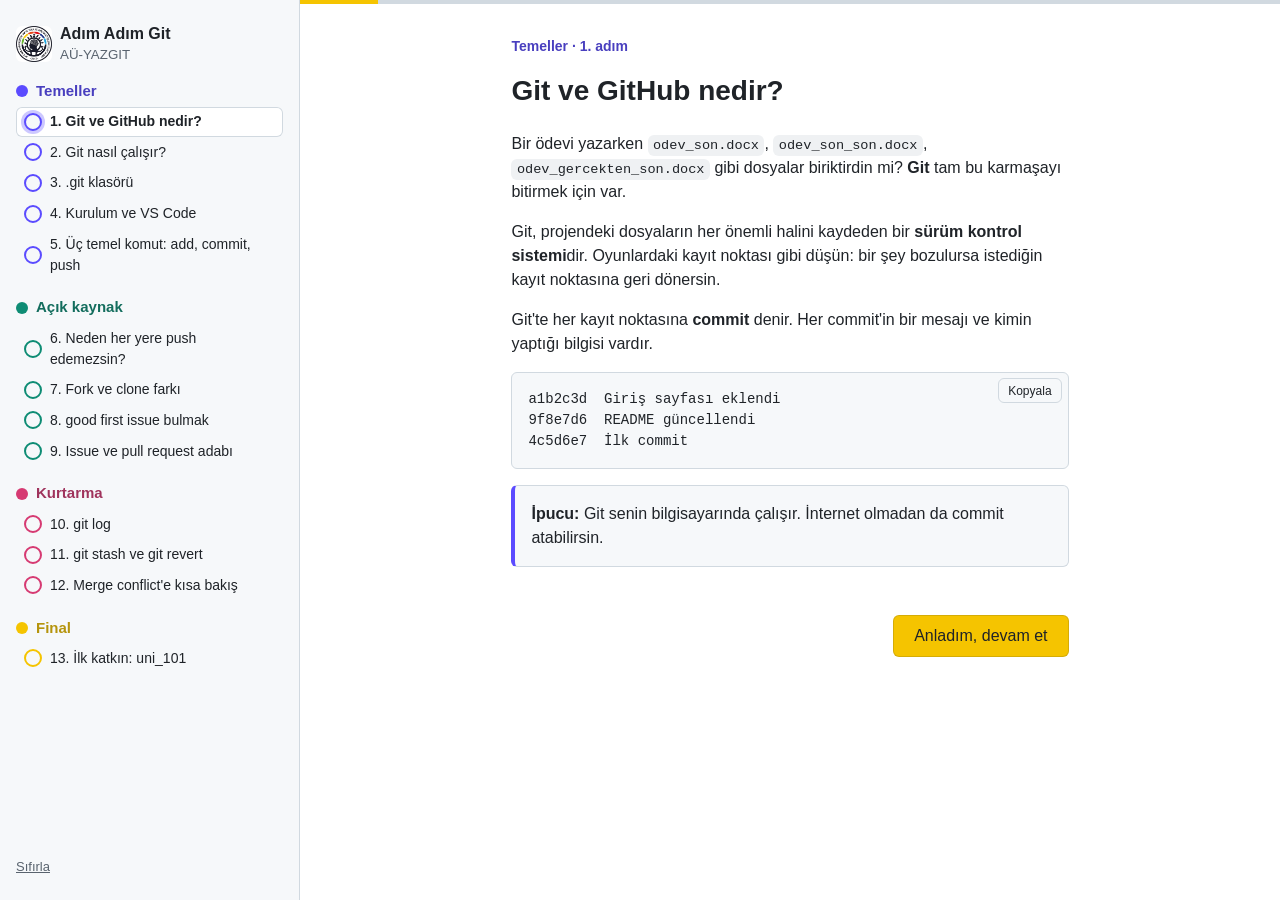
==== pages/tutorial/index.html @ d1956542 "feat: tutorial levels structure and first level exemplary" ====
<!DOCTYPE html>
<html lang="tr">
<head>
  <meta charset="utf-8">
  <meta name="viewport" content="width=device-width, initial-scale=1">
  <meta name="theme-color" content="#FFFFFF">
  <title>Rehber | Adım Adım Git</title>
  <link rel="stylesheet" href="../../shared/tokens.css">
  <link rel="stylesheet" href="../../shared/base.css">
  <link rel="stylesheet" href="tutorial.css">
  <script type="module" src="tutorial.js"></script>
</head>
<body>
  <a class="skip-link" href="#lesson">İçeriğe geç</a>

  <header class="topbar">
    <button class="button button--secondary" id="menu" aria-expanded="false" aria-controls="sidebar">☰ Adımlar</button>
    <span id="topbar-title">Adım Adım Git</span>
  </header>

  <div class="layout">
    <aside class="sidebar" id="sidebar" aria-label="Adımlar">
      <a class="sidebar__brand" href="../hero/">
        <img src="../../shared/assets/logos/community-logo.jpeg" alt="" width="36" height="36">
        <span><strong>Adım Adım Git</strong><br><small>AÜ-YAZGIT</small></span>
      </a>
      <nav id="nav" aria-label="Seviye listesi"></nav>
      <button class="sidebar__reset" id="reset" type="button">Sıfırla</button>
    </aside>
    <div class="scrim" id="scrim" hidden></div>

    <main class="lesson" id="lesson" tabindex="-1">
      <div class="bar" role="progressbar" aria-label="İlerleme" aria-valuemin="0" aria-valuemax="100" id="barwrap"><div class="bar__fill" id="bar"></div></div>
      <article class="lesson__body" id="content"><p class="fallback">Yükleniyor…</p></article>
      <div class="lesson__nav" id="lessonnav">
        <a class="button button--secondary" id="prev" href="#/01">← Önceki</a>
        <button class="button" id="next" type="button">Anladım, devam et</button>
      </div>
    </main>
  </div>
  <noscript><p class="fallback">Rehber için JavaScript gerekir.</p></noscript>
</body>
</html>
---- shared/tokens.css ----
/* ==========================================================================
   shared/tokens.css: tüm sayfaların paylaştığı tasarım değerleri.
   Renk, yazı tipi, boşluk ve branch renkleri yalnızca burada tanımlanır.
   Sayfa CSS'leri bu değerleri kullanır, yeniden tanımlamaz.

   Görünüm GitHub'ın (Primer) açık temasını izler: sistem yazı tipleri,
   nötr gri tonlar, 6px köşeler. Marka renkleri siyah ve sarıdır.
   Harici yazı tipi yüklemek gerekmez.
   ========================================================================== */

:root {
  /* Marka: sarı tonları (hero arka planı bu tonlardan yalnızca bunları kullanır) */
  --yellow-300: #FFE066;
  --yellow-400: #FFD33D;
  --yellow-500: #F5C400;
  --yellow-600: #D9A800;
  --yellow-700: #B08800;
  --color-accent: var(--yellow-500);
  --color-on-accent: #1F2328;   /* sarının üstündeki yazı */

  /* Nötrler (GitHub açık tema) */
  --color-bg: #FFFFFF;
  --color-surface: #FFFFFF;
  --color-subtle: #F6F8FA;
  --color-ink: #1F2328;
  --color-muted: #59636E;
  --color-line: #D1D9E0;
  --color-link: #0969DA;
  --color-focus: #0969DA;
  --color-code-bg: #F6F8FA;
  --color-code-text: #1F2328;
  --color-inline-code: #EFF1F3;

  /* Durum renkleri */
  --color-success: #1A7F37;
  --color-error: #D1242F;
  --color-warning: #9A6700;
  --tint-success: #DAFBE1;
  --tint-error: #FFEBE9;
  --tint-warning: #FFF8C5;

  /* Yazı tipleri: GitHub'ın sistem yazı tipi yığını */
  --font-body: -apple-system, BlinkMacSystemFont, "Segoe UI", "Noto Sans", Helvetica, Arial, sans-serif, "Apple Color Emoji", "Segoe UI Emoji";
  --font-mono: ui-monospace, SFMono-Regular, "SF Mono", Menlo, Consolas, "Liberation Mono", monospace;

  /* Köşe yuvarlaklığı */
  --radius-sm: 3px;
  --radius-md: 6px;
  --radius-lg: 12px;

  /* Boşluk ölçeği */
  --space-1: 0.5rem;
  --space-2: 1rem;
  --space-3: 1.5rem;
  --space-4: 2rem;
  --space-5: 3.5rem;

  /* Okuma genişliği */
  --measure: 68ch;

  /* Varsayılan vurgu: sarı. Tutorial bölümleri aşağıdaki .branch-N sınıflarıyla değiştirir */
  --branch: var(--color-accent);
  --on-branch: var(--color-on-accent);
}

/* Her bölüm bir branch rengi alır. Tutorial'da sınıfları motor atar. */
.branch-0 { --branch: #5B4BFF; --on-branch: #FFFFFF; }
.branch-1 { --branch: #0E8C74; --on-branch: #FFFFFF; }
.branch-2 { --branch: #D63A72; --on-branch: #FFFFFF; }
.branch-3 { --branch: var(--yellow-500); --on-branch: var(--color-on-accent); }
.branch-0, .branch-1, .branch-2, .branch-3 {
  /* Metin olarak kullanılan renk, açık tonlarda da okunur kalsın diye koyulaştırılır */
  --branch-text: color-mix(in srgb, var(--branch) 70%, var(--color-ink));
}
---- shared/base.css ----
/* ==========================================================================
   shared/base.css: tüm sayfalarda ortak temel stiller ve bileşenler.
   Her sayfa önce tokens.css, sonra base.css, en son kendi CSS'ini yükler.

   1. Temel
   2. Satır içi kod
   3. Butonlar
   4. Site alt bilgisi
   ========================================================================== */

/* 1. Temel ---------------------------------------------------------------- */
*, *::before, *::after { box-sizing: border-box; }
[hidden] { display: none !important; }
html { scroll-padding-top: var(--space-3); }

body {
  margin: 0;
  background: var(--color-bg);
  color: var(--color-ink);
  font: 400 1rem/1.5 var(--font-body);
}

a { color: var(--color-link); }
:focus-visible { outline: 2px solid var(--color-focus); outline-offset: 2px; }

.skip-link {
  position: absolute;
  left: var(--space-2);
  top: -4rem;
  z-index: 20;
  padding: var(--space-1) var(--space-2);
  background: var(--color-ink);
  color: #fff;
  border-radius: var(--radius-md);
}
.skip-link:focus { top: var(--space-1); }

.fallback { color: var(--color-muted); max-width: var(--measure); }

/* 2. Satır içi kod -------------------------------------------------------- */
code {
  padding: 0.2em 0.4em;
  background: var(--color-inline-code);
  border-radius: var(--radius-md);
  font: 0.85em var(--font-mono);
}

/* 3. Butonlar (GitHub düğme stili) ----------------------------------------- */
.button {
  display: inline-block;
  padding: 0.4rem 1rem;
  background: var(--branch);
  color: var(--on-branch);
  border: 1px solid rgb(31 35 40 / 0.15);
  border-radius: var(--radius-md);
  font: 500 0.875rem/1.5 var(--font-body);
  text-decoration: none;
  cursor: pointer;
}
.button:hover { filter: brightness(0.95); }
.button--secondary { background: var(--color-subtle); color: var(--color-ink); border-color: var(--color-line); }
.button--secondary:hover { background: #EFF2F5; filter: none; }

/* 4. Site alt bilgisi ----------------------------------------------------- */
.site-footer {
  display: flex;
  flex-wrap: wrap;
  gap: var(--space-1) var(--space-3);
  font-size: 0.8125rem;
}
.site-footer a { color: var(--color-muted); text-decoration: none; }
.site-footer a:hover { color: var(--color-link); text-decoration: underline; }

@media (prefers-reduced-motion: reduce) {
  html { scroll-behavior: auto; }
}
---- pages/tutorial/tutorial.css ----
/* ==========================================================================
   pages/tutorial/tutorial.css: yalnızca tutorial'a özgü stiller.
   Butonlar ve çubuk her zaman marka sarısı; branch rengi sadece sidebar
   grafiği ile blok kenarlıklarında kullanılır.
   ========================================================================== */

.button { --branch: var(--color-accent); --on-branch: var(--color-on-accent); }
.button:disabled { opacity: 0.5; cursor: not-allowed; filter: none; }
.sr { position: absolute; width: 1px; height: 1px; overflow: hidden; clip-path: inset(50%); white-space: nowrap; }

.layout { display: grid; grid-template-columns: 300px 1fr; min-height: 100vh; }

/* Sidebar: git grafiği (bölüm = branch, seviye = commit) */
.sidebar {
  position: sticky; top: 0; height: 100vh; overflow-y: auto;
  display: flex; flex-direction: column; gap: var(--space-2);
  padding: var(--space-3) var(--space-2);
  background: var(--color-subtle); border-right: 1px solid var(--color-line);
}
.sidebar__brand { display: flex; align-items: center; gap: var(--space-1); color: var(--color-ink); text-decoration: none; line-height: 1.25; }
.sidebar__brand img { border-radius: var(--radius-md); }
.sidebar__brand small { color: var(--color-muted); }
#nav { flex: 1; }
.graph { margin-bottom: var(--space-2); }
.graph__branch { display: flex; align-items: center; gap: var(--space-1); margin: 0 0 0.25rem; font-size: 0.9375rem; color: var(--branch-text); }
.graph__branch::before { content: ""; width: 12px; height: 12px; border-radius: 50%; background: var(--branch); }
.graph ol { list-style: none; margin: 0; padding: 0; }
.graph__commit { display: flex; align-items: center; gap: var(--space-1); padding: 0.3rem 0.5rem; border-radius: var(--radius-md); color: var(--color-ink); text-decoration: none; font-size: 0.875rem; }
.graph__commit:hover { background: var(--color-line); }
.graph__commit[aria-current="step"] { font-weight: 600; background: var(--color-surface); box-shadow: inset 0 0 0 1px var(--color-line); }
.graph__dot { flex: none; display: grid; place-items: center; width: 18px; height: 18px; border-radius: 50%; border: 2px solid var(--branch); background: var(--color-subtle); color: var(--on-branch); font-size: 0.65rem; font-weight: 700; }
.is-done .graph__dot { background: var(--branch); }
.is-cur .graph__dot { box-shadow: 0 0 0 3px color-mix(in srgb, var(--branch) 30%, transparent); }
.sidebar__reset { align-self: flex-start; background: none; border: 0; padding: 0; color: var(--color-muted); font: inherit; font-size: 0.8125rem; text-decoration: underline; cursor: pointer; }

/* Ders alanı */
.bar { position: sticky; top: 0; z-index: 5; height: 4px; background: var(--color-line); }
.bar__fill { height: 100%; width: 0; background: var(--color-accent); transition: width 0.3s; }
.lesson { min-width: 0; outline: none; }
.lesson__body { max-width: var(--measure); margin: 0 auto; padding: var(--space-4) var(--space-3) var(--space-2); }
.lesson__kicker { margin: 0; font-size: 0.875rem; font-weight: 600; color: var(--branch-text); }
.lesson__body h1 { margin: 0.25rem 0 var(--space-3); font-size: 1.75rem; line-height: 1.25; outline: none; }
.lesson__body p { margin: 0 0 var(--space-2); }
.lesson__nav { display: flex; justify-content: space-between; align-items: center; gap: var(--space-2); max-width: var(--measure); margin: 0 auto; padding: var(--space-2) var(--space-3) var(--space-5); }
.lesson__nav #next { margin-left: auto; }
.lesson__nav .button { padding: 0.5rem 1.25rem; font-size: 1rem; }

/* Bloklar */
.reveal { animation: pop 0.25s ease-out; scroll-margin-top: 5rem; }
@keyframes pop { from { opacity: 0; transform: translateY(6px); } }
.code { position: relative; margin: 0 0 var(--space-2); }
.code pre { margin: 0; padding: var(--space-2); padding-right: 5.5rem; overflow-x: auto; background: var(--color-code-bg); color: var(--color-code-text); border: 1px solid var(--color-line); border-radius: var(--radius-md); font: 0.875rem/1.5 var(--font-mono); }
.code pre code { padding: 0; background: none; font: inherit; }
.code__copy { position: absolute; top: 0.4rem; right: 0.4rem; padding: 0.15rem 0.6rem; font-size: 0.75rem; }
.note, .quiz { margin: 0 0 var(--space-2); padding: var(--space-2); border: 1px solid var(--color-line); border-left: 4px solid var(--branch); border-radius: var(--radius-md); }
.note { background: var(--tint-warning); }
.note p:last-child, .quiz p:last-child { margin-bottom: 0; }
.note--ipucu { background: var(--color-subtle); }
.quiz { background: var(--color-surface); }
.quiz__q { font-weight: 600; }
.quiz fieldset { margin: 0 0 var(--space-2); padding: 0; border: 0; }
.quiz label { display: flex; gap: var(--space-1); align-items: center; padding: 0.5rem 0.75rem; margin-bottom: 0.4rem; border: 1px solid var(--color-line); border-radius: var(--radius-md); cursor: pointer; }
.quiz label:hover { background: var(--color-subtle); }
.quiz__line { display: flex; flex-wrap: wrap; align-items: center; gap: 0.4rem; margin-bottom: var(--space-2); padding: var(--space-1) var(--space-2); background: var(--color-code-bg); border: 1px solid var(--color-line); border-radius: var(--radius-md); font: 0.9375rem var(--font-mono); }
.quiz input[type="text"] { min-width: 8ch; padding: 0.25rem 0.5rem; border: 1px solid var(--color-muted); border-radius: var(--radius-md); font: inherit; background: #fff; }
.quiz__pool, .quiz__seq { display: flex; flex-wrap: wrap; gap: 0.4rem; margin-bottom: var(--space-1); }
.quiz__seq { min-height: 2.5rem; padding: 0.4rem; list-style: none; margin-top: 0; border: 1px dashed var(--color-muted); border-radius: var(--radius-md); counter-reset: s; }
.quiz__seq li::before { counter-increment: s; content: counter(s) ". "; color: var(--color-muted); }
.chip { padding: 0.3rem 0.6rem; background: var(--color-subtle); border: 1px solid var(--color-line); border-radius: var(--radius-md); font: 0.875rem var(--font-mono); cursor: pointer; }
.chip:disabled { opacity: 0.4; }
.quiz__result { margin: var(--space-1) 0 0; padding: 0; font-weight: 500; }
.quiz__result.ok { color: var(--color-success); }
.quiz__result.no { color: var(--color-error); }
.quiz.is-solved { background: var(--tint-success); }
.finish { padding: var(--space-3); background: var(--color-subtle); border: 1px solid var(--color-line); border-radius: var(--radius-lg); }

/* Mobil: sidebar çekmeceye dönüşür */
.topbar, .scrim { display: none; }
@media (max-width: 800px) {
  .layout { display: block; }
  .topbar { position: sticky; top: 0; z-index: 10; display: flex; align-items: center; gap: var(--space-1); padding: var(--space-1) var(--space-2); background: var(--color-surface); border-bottom: 1px solid var(--color-line); font-weight: 600; }
  .bar { top: 3.4rem; }
  .sidebar { position: fixed; z-index: 30; left: 0; top: 0; width: min(320px, 85vw); transform: translateX(-100%); transition: transform 0.2s; }
  .sidebar.is-open { transform: none; }
  .scrim { position: fixed; inset: 0; z-index: 20; background: rgb(31 35 40 / 0.4); }
  .scrim:not([hidden]) { display: block; }
  .lesson__body { padding-inline: var(--space-2); }
  .lesson__nav { padding-inline: var(--space-2); }
}
@media (prefers-reduced-motion: reduce) {
  .reveal { animation: none; }
  .bar__fill, .sidebar { transition: none; }
}
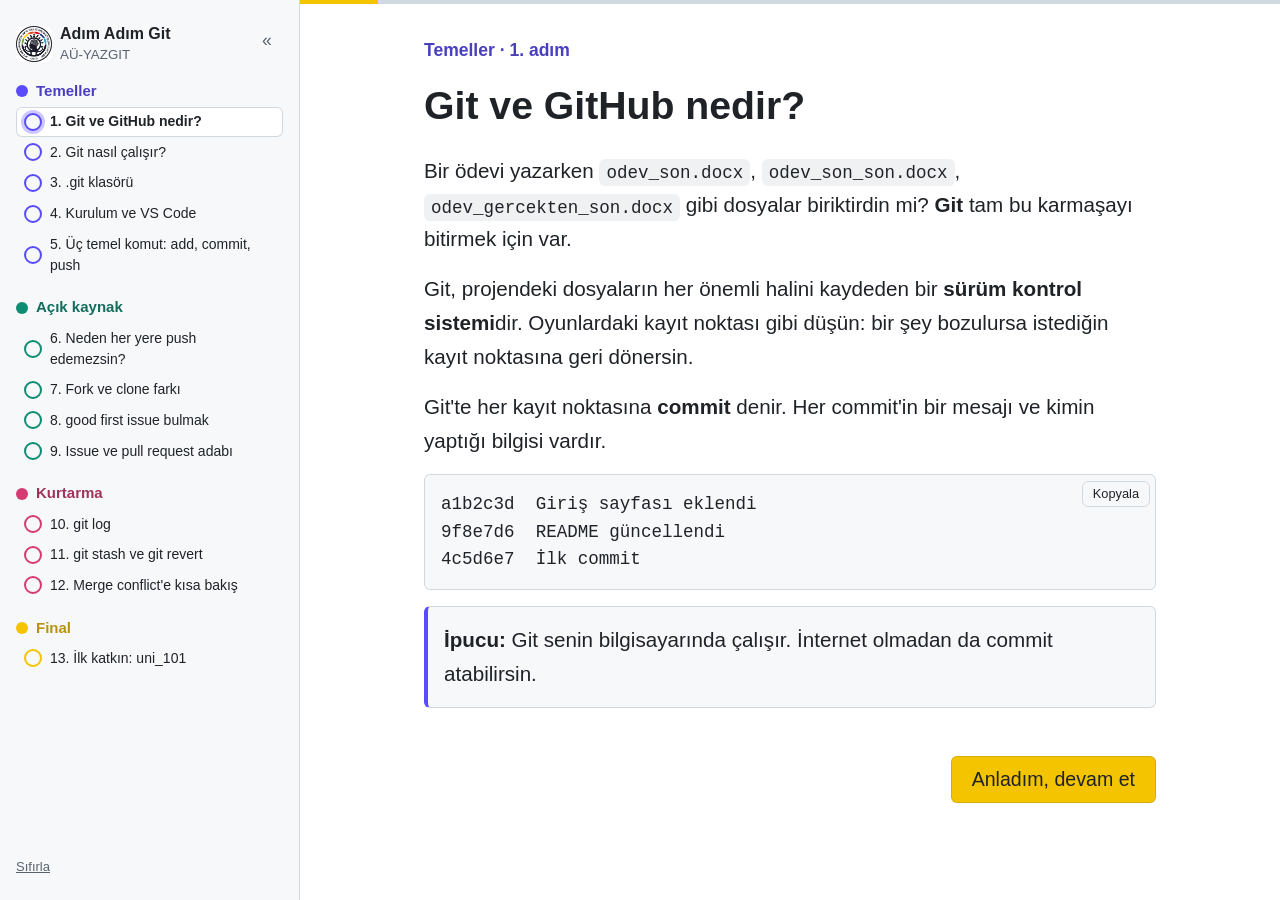
==== commit f6880bcf: "feat(tutorial): update tutorial page structure" ====
--- a/pages/tutorial/index.html
+++ b/pages/tutorial/index.html
@@ -18,12 +18,20 @@
     <span id="topbar-title">Adım Adım Git</span>
   </header>
 
+  <button class="button button--secondary sidebar-expand" id="expand" type="button"
+          aria-controls="sidebar" aria-expanded="false" hidden>☰ Adımlar</button>
+
   <div class="layout">
     <aside class="sidebar" id="sidebar" aria-label="Adımlar">
-      <a class="sidebar__brand" href="../hero/">
-        <img src="../../shared/assets/logos/community-logo.jpeg" alt="" width="36" height="36">
-        <span><strong>Adım Adım Git</strong><br><small>AÜ-YAZGIT</small></span>
-      </a>
+      <div class="sidebar__head">
+        <a class="sidebar__brand" href="../hero/">
+          <img src="../../shared/assets/logos/community-logo.jpeg" alt="" width="36" height="36">
+          <span><strong>Adım Adım Git</strong><br><small>AÜ-YAZGIT</small></span>
+        </a>
+        <button class="sidebar__collapse" id="collapse" type="button"
+                aria-controls="sidebar" aria-expanded="true"
+                aria-label="Kenar çubuğunu gizle" title="Gizle">«</button>
+      </div>
       <nav id="nav" aria-label="Seviye listesi"></nav>
       <button class="sidebar__reset" id="reset" type="button">Sıfırla</button>
     </aside>
--- a/pages/tutorial/tutorial.css
+++ b/pages/tutorial/tutorial.css
@@ -3,6 +3,8 @@
    Butonlar ve çubuk her zaman marka sarısı; branch rengi sadece sidebar
    grafiği ile blok kenarlıklarında kullanılır.
    ========================================================================== */
+
+:root { --lesson-size: clamp(1.125rem, 1.05rem + 0.3vw, 1.3rem); } /* ~18px → ~21px */
 
 .button { --branch: var(--color-accent); --on-branch: var(--color-on-accent); }
 .button:disabled { opacity: 0.5; cursor: not-allowed; filter: none; }
@@ -12,14 +14,17 @@
 
 /* Sidebar: git grafiği (bölüm = branch, seviye = commit) */
 .sidebar {
-  position: sticky; top: 0; height: 100vh; overflow-y: auto;
+  position: sticky; top: 0; height: 100vh; overflow-y: auto; min-width: 0;
   display: flex; flex-direction: column; gap: var(--space-2);
   padding: var(--space-3) var(--space-2);
   background: var(--color-subtle); border-right: 1px solid var(--color-line);
 }
+.sidebar__head { display: flex; align-items: flex-start; justify-content: space-between; gap: var(--space-1); }
 .sidebar__brand { display: flex; align-items: center; gap: var(--space-1); color: var(--color-ink); text-decoration: none; line-height: 1.25; }
 .sidebar__brand img { border-radius: var(--radius-md); }
 .sidebar__brand small { color: var(--color-muted); }
+.sidebar__collapse { flex: none; width: 2rem; height: 2rem; display: grid; place-items: center; background: none; border: 1px solid transparent; border-radius: var(--radius-md); color: var(--color-muted); font-size: 1.1rem; cursor: pointer; }
+.sidebar__collapse:hover { background: var(--color-line); color: var(--color-ink); }
 #nav { flex: 1; }
 .graph { margin-bottom: var(--space-2); }
 .graph__branch { display: flex; align-items: center; gap: var(--space-1); margin: 0 0 0.25rem; font-size: 0.9375rem; color: var(--branch-text); }
@@ -36,22 +41,33 @@
 /* Ders alanı */
 .bar { position: sticky; top: 0; z-index: 5; height: 4px; background: var(--color-line); }
 .bar__fill { height: 100%; width: 0; background: var(--color-accent); transition: width 0.3s; }
-.lesson { min-width: 0; outline: none; }
+.lesson { min-width: 0; outline: none; font-size: var(--lesson-size); line-height: 1.65; }
 .lesson__body { max-width: var(--measure); margin: 0 auto; padding: var(--space-4) var(--space-3) var(--space-2); }
-.lesson__kicker { margin: 0; font-size: 0.875rem; font-weight: 600; color: var(--branch-text); }
-.lesson__body h1 { margin: 0.25rem 0 var(--space-3); font-size: 1.75rem; line-height: 1.25; outline: none; }
+.lesson__kicker { margin: 0; font-size: 0.85em; font-weight: 600; color: var(--branch-text); }
+.lesson__body h1 { margin: 0.25rem 0 var(--space-3); font-size: 1.9em; line-height: 1.25; outline: none; }
 .lesson__body p { margin: 0 0 var(--space-2); }
 .lesson__nav { display: flex; justify-content: space-between; align-items: center; gap: var(--space-2); max-width: var(--measure); margin: 0 auto; padding: var(--space-2) var(--space-3) var(--space-5); }
 .lesson__nav #next { margin-left: auto; }
-.lesson__nav .button { padding: 0.5rem 1.25rem; font-size: 1rem; }
+.lesson__nav .button { padding: 0.5rem 1.25rem; font-size: 0.95em; }
 
 /* Bloklar */
-.reveal { animation: pop 0.25s ease-out; scroll-margin-top: 5rem; }
-@keyframes pop { from { opacity: 0; transform: translateY(6px); } }
+.reveal { animation: pop 0.45s cubic-bezier(0.2, 0.8, 0.2, 1) backwards; scroll-margin-top: 5rem; }
+@keyframes pop { from { opacity: 0; transform: translateY(16px) scale(0.98); } }
+
+/* "Anladım, devam et" düğmesi animasyonu */
+#next { position: relative; }
+#next.is-pressed { animation: press 0.35s ease-out; }
+#next.is-pressed::after {
+  content: ""; position: absolute; inset: -1px; border-radius: inherit; pointer-events: none;
+  border: 2px solid var(--color-accent); animation: ring 0.6s ease-out forwards;
+}
+@keyframes press { 30% { transform: scale(0.93); } 60% { transform: scale(1.05); } }
+@keyframes ring  { from { opacity: 0.9; transform: scale(1); } to { opacity: 0; transform: scale(1.6); } }
+
 .code { position: relative; margin: 0 0 var(--space-2); }
-.code pre { margin: 0; padding: var(--space-2); padding-right: 5.5rem; overflow-x: auto; background: var(--color-code-bg); color: var(--color-code-text); border: 1px solid var(--color-line); border-radius: var(--radius-md); font: 0.875rem/1.5 var(--font-mono); }
+.code pre { margin: 0; padding: var(--space-2); padding-right: 5.5rem; overflow-x: auto; background: var(--color-code-bg); color: var(--color-code-text); border: 1px solid var(--color-line); border-radius: var(--radius-md); font: 0.85em/1.55 var(--font-mono); }
 .code pre code { padding: 0; background: none; font: inherit; }
-.code__copy { position: absolute; top: 0.4rem; right: 0.4rem; padding: 0.15rem 0.6rem; font-size: 0.75rem; }
+.code__copy { position: absolute; top: 0.4rem; right: 0.4rem; padding: 0.15rem 0.6rem; font-size: 0.8rem; }
 .note, .quiz { margin: 0 0 var(--space-2); padding: var(--space-2); border: 1px solid var(--color-line); border-left: 4px solid var(--branch); border-radius: var(--radius-md); }
 .note { background: var(--tint-warning); }
 .note p:last-child, .quiz p:last-child { margin-bottom: 0; }
@@ -61,12 +77,13 @@
 .quiz fieldset { margin: 0 0 var(--space-2); padding: 0; border: 0; }
 .quiz label { display: flex; gap: var(--space-1); align-items: center; padding: 0.5rem 0.75rem; margin-bottom: 0.4rem; border: 1px solid var(--color-line); border-radius: var(--radius-md); cursor: pointer; }
 .quiz label:hover { background: var(--color-subtle); }
-.quiz__line { display: flex; flex-wrap: wrap; align-items: center; gap: 0.4rem; margin-bottom: var(--space-2); padding: var(--space-1) var(--space-2); background: var(--color-code-bg); border: 1px solid var(--color-line); border-radius: var(--radius-md); font: 0.9375rem var(--font-mono); }
+.quiz .button { font-size: 0.9em; }
+.quiz__line { display: flex; flex-wrap: wrap; align-items: center; gap: 0.4rem; margin-bottom: var(--space-2); padding: var(--space-1) var(--space-2); background: var(--color-code-bg); border: 1px solid var(--color-line); border-radius: var(--radius-md); font: 0.9em var(--font-mono); }
 .quiz input[type="text"] { min-width: 8ch; padding: 0.25rem 0.5rem; border: 1px solid var(--color-muted); border-radius: var(--radius-md); font: inherit; background: #fff; }
 .quiz__pool, .quiz__seq { display: flex; flex-wrap: wrap; gap: 0.4rem; margin-bottom: var(--space-1); }
 .quiz__seq { min-height: 2.5rem; padding: 0.4rem; list-style: none; margin-top: 0; border: 1px dashed var(--color-muted); border-radius: var(--radius-md); counter-reset: s; }
 .quiz__seq li::before { counter-increment: s; content: counter(s) ". "; color: var(--color-muted); }
-.chip { padding: 0.3rem 0.6rem; background: var(--color-subtle); border: 1px solid var(--color-line); border-radius: var(--radius-md); font: 0.875rem var(--font-mono); cursor: pointer; }
+.chip { padding: 0.3rem 0.6rem; background: var(--color-subtle); border: 1px solid var(--color-line); border-radius: var(--radius-md); font: 0.85em var(--font-mono); cursor: pointer; }
 .chip:disabled { opacity: 0.4; }
 .quiz__result { margin: var(--space-1) 0 0; padding: 0; font-weight: 500; }
 .quiz__result.ok { color: var(--color-success); }
@@ -74,10 +91,22 @@
 .quiz.is-solved { background: var(--tint-success); }
 .finish { padding: var(--space-3); background: var(--color-subtle); border: 1px solid var(--color-line); border-radius: var(--radius-lg); }
 
+/* Masaüstü: sidebar gizlenebilir */
+.sidebar-expand { display: none; }
+@media (min-width: 801px) {
+  .layout { transition: grid-template-columns 0.25s ease; }
+  .layout.is-collapsed { grid-template-columns: 0 1fr; }
+  .layout.is-collapsed .sidebar { visibility: hidden; padding-inline: 0; border-right-width: 0; transition: visibility 0s 0.25s; }
+  .sidebar-expand { display: inline-block; position: fixed; top: 0.75rem; left: 0.75rem; z-index: 15; }
+  .sidebar-expand[hidden] { display: none; }
+  .layout.is-collapsed .lesson__body { padding-top: calc(var(--space-4) + 2.5rem); } /* buton başlığın üstüne binmesin */
+}
+
 /* Mobil: sidebar çekmeceye dönüşür */
 .topbar, .scrim { display: none; }
 @media (max-width: 800px) {
   .layout { display: block; }
+  .sidebar__collapse { display: none; }
   .topbar { position: sticky; top: 0; z-index: 10; display: flex; align-items: center; gap: var(--space-1); padding: var(--space-1) var(--space-2); background: var(--color-surface); border-bottom: 1px solid var(--color-line); font-weight: 600; }
   .bar { top: 3.4rem; }
   .sidebar { position: fixed; z-index: 30; left: 0; top: 0; width: min(320px, 85vw); transform: translateX(-100%); transition: transform 0.2s; }
@@ -88,6 +117,6 @@
   .lesson__nav { padding-inline: var(--space-2); }
 }
 @media (prefers-reduced-motion: reduce) {
-  .reveal { animation: none; }
-  .bar__fill, .sidebar { transition: none; }
+  .reveal, #next.is-pressed, #next.is-pressed::after { animation: none; }
+  .bar__fill, .sidebar, .layout { transition: none; }
 }
